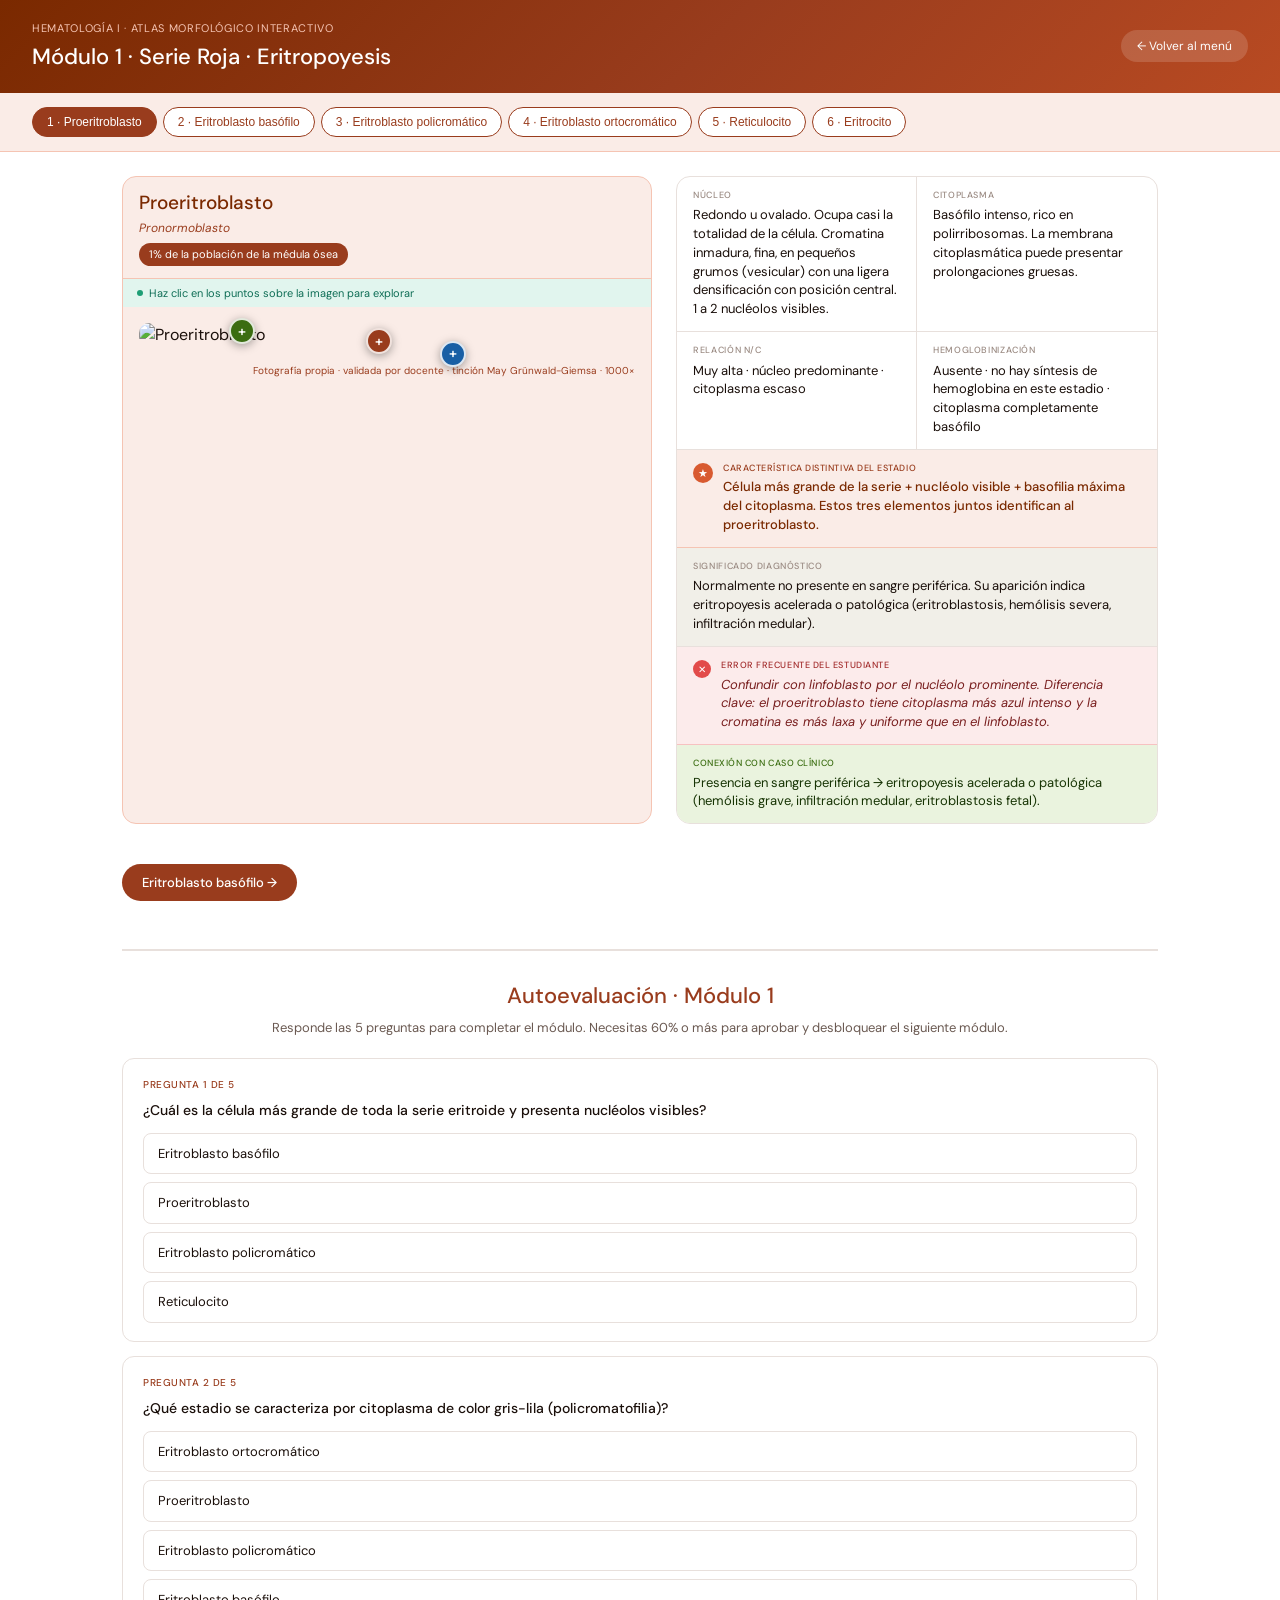
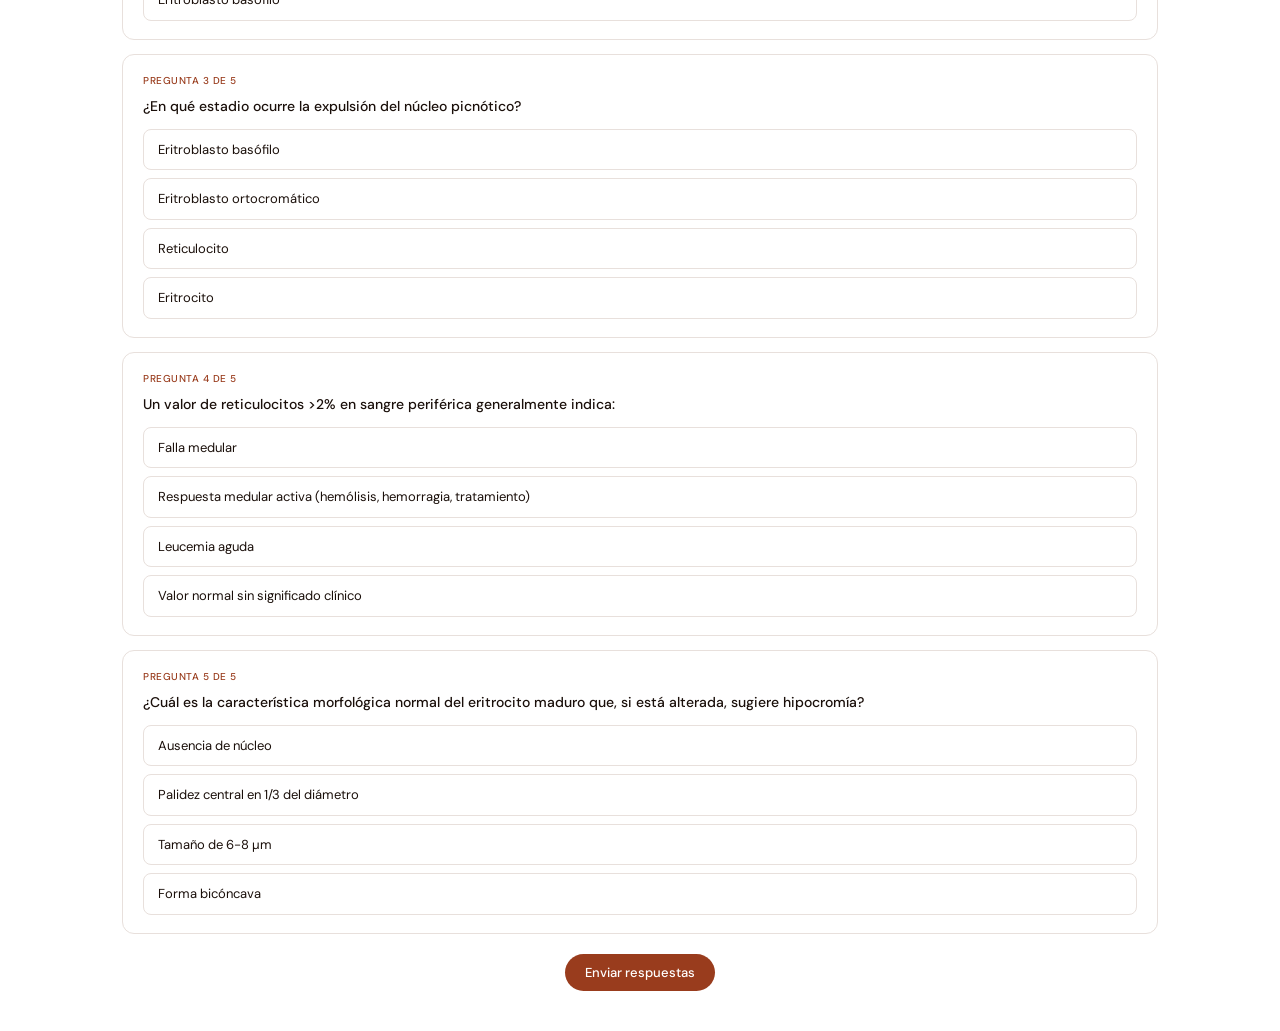
==== modulos/modulo1.html @ 9bc8c29e "Add files via upload" ====
<!DOCTYPE html>
<html lang="es">
<head>
<meta charset="UTF-8">
<meta name="viewport" content="width=device-width, initial-scale=1.0">
<title>Módulo 1 · Serie Roja · Atlas Hematología</title>
<link href="https://fonts.googleapis.com/css2?family=DM+Sans:ital,wght@0,300;0,400;0,500;0,600;1,400&display=swap" rel="stylesheet">
<link rel="stylesheet" href="../css/estilos.css">
<style>
  body { background: #fff; }

  .mod-header {
    background: linear-gradient(135deg, #7A2900 0%, #993C1D 55%, #B84A22 100%);
    padding: 20px 32px;
    display: flex;
    justify-content: space-between;
    align-items: center;
    flex-wrap: wrap;
    gap: 12px;
  }
  .mod-header .breadcrumb { font-size: 11px; color: #F5C4B3; text-transform: uppercase; letter-spacing: .06em; margin-bottom: 3px; }
  .mod-header .titulo { font-size: 22px; color: #fff; font-weight: 500; }
  .volver-link {
    display: inline-flex; align-items: center; gap: 6px;
    font-size: 12px; color: #fff; text-decoration: none;
    background: rgba(255,255,255,.15); padding: 7px 16px; border-radius: 20px;
    transition: background .15s;
  }
  .volver-link:hover { background: rgba(255,255,255,.28); }

  /* Navegación de estadios */
  .nav-estadios {
    display: flex; gap: 6px; padding: 14px 32px; flex-wrap: wrap;
    background: #FAECE7; border-bottom: 1px solid #F5C4B3;
  }
  .nav-btn {
    padding: 7px 14px; border-radius: 20px; font-size: 12px; font-weight: 500;
    cursor: pointer; border: 1.5px solid #993C1D; background: #fff; color: #993C1D;
    transition: all .15s; display: flex; align-items: center; gap: 6px;
  }
  .nav-btn.activo { background: #993C1D; color: #fff; }
  .nav-btn .check { font-size: 11px; }
  .nav-btn:hover { background: #D85A30; color: #fff; border-color: #D85A30; }

  /* Contenido principal */
  .contenido-modulo { padding: 24px 32px 40px; max-width: 1100px; margin: 0 auto; }

  .ficha-grid {
    display: grid; grid-template-columns: 1.1fr 1fr; gap: 24px; margin-bottom: 24px;
  }

  @media (max-width: 800px) {
    .ficha-grid { grid-template-columns: 1fr; }
    .mod-header, .nav-estadios, .contenido-modulo { padding-left: 18px; padding-right: 18px; }
  }

  .panel-foto {
    background: #FAECE7;
    border-radius: 14px;
    border: 1.5px solid #F5C4B3;
    overflow: hidden;
  }

  .foto-header {
    padding: 12px 16px;
    border-bottom: 1px solid #F5C4B3;
  }
  .foto-header .nombre-celula { font-size: 19px; font-weight: 500; color: #7A2900; }
  .foto-header .sinonimo { font-size: 12px; color: #993C1D; font-style: italic; margin-top: 2px; }
  .foto-header .badge-pct {
    display: inline-block; margin-top: 6px; font-size: 11px; color: #fff;
    background: #993C1D; padding: 3px 10px; border-radius: 20px;
  }

  .foto-img-wrap { position: relative; padding: 16px; }
  .foto-img-wrap img { width: 100%; border-radius: 10px; display: block; }

  .instruccion-hotspot {
    background: #E1F5EE; color: #0F6E56; font-size: 11px; padding: 6px 14px;
    display: flex; align-items: center; gap: 6px; border-radius: 0;
  }
  .instruccion-hotspot .dot { width: 6px; height: 6px; border-radius: 50%; background: #1D9E75; }

  .hotspot {
    position: absolute; width: 26px; height: 26px; border-radius: 50%;
    border: 2px solid rgba(255,255,255,.85); display: flex; align-items: center; justify-content: center;
    cursor: pointer; font-weight: 600; color: #fff; font-size: 14px;
    box-shadow: 0 2px 10px rgba(0,0,0,.35); transition: transform .15s; z-index: 6;
  }
  .hotspot:hover, .hotspot.activo { transform: scale(1.2); }
  .hs-nucleo { background: #993C1D; }
  .hs-citoplasma { background: #185FA5; }
  .hs-celula { background: #3B6D11; }

  .hotspot-popup {
    position: absolute; background: #1a1208; color: #fff; border-radius: 10px;
    padding: 12px 14px; width: 210px; font-size: 12px; line-height: 1.5;
    box-shadow: 0 10px 28px rgba(0,0,0,.45); z-index: 20; display: none;
  }
  .hotspot-popup.visible { display: block; }
  .hotspot-popup .ptit { font-size: 10px; font-weight: 500; text-transform: uppercase; letter-spacing: .05em; margin-bottom: 6px; }
  .hotspot-popup .pcerrar { font-size: 10px; color: #c0a895; cursor: pointer; margin-top: 8px; display: inline-block; }

  .ficha-foto-credito { font-size: 10px; color: #993C1D; padding: 0 16px 12px; text-align: right; }

  /* Panel de info morfológica */
  .panel-info {
    border-radius: 14px; border: 1.5px solid #E8E0DC; overflow: hidden;
  }
  .info-grid { display: grid; grid-template-columns: 1fr 1fr; }
  .info-campo { padding: 12px 16px; border-bottom: 1px solid #E8E0DC; }
  .info-campo:nth-child(odd) { border-right: 1px solid #E8E0DC; }
  .info-campo.full { grid-column: span 2; border-right: none; }
  .info-label { font-size: 9px; font-weight: 500; color: #9a8a82; text-transform: uppercase; letter-spacing: .07em; margin-bottom: 4px; }
  .info-valor { font-size: 13px; color: #1a0f0a; line-height: 1.45; }

  .info-distintiva {
    background: #FAECE7; padding: 12px 16px; border-bottom: 1px solid #F5C4B3;
    display: flex; gap: 10px; align-items: flex-start;
  }
  .di-icon { width: 20px; height: 20px; background: #D85A30; border-radius: 50%; flex-shrink: 0; display: flex; align-items: center; justify-content: center; color: #fff; font-size: 11px; margin-top: 1px; }
  .di-label { font-size: 9px; font-weight: 500; color: #993C1D; text-transform: uppercase; letter-spacing: .06em; margin-bottom: 3px; }
  .di-texto { font-size: 13px; font-weight: 500; color: #7A2900; line-height: 1.45; }

  .info-sigdiag { padding: 12px 16px; border-bottom: 1px solid #E8E0DC; background: #F1EFE8; }

  .info-error {
    background: #FCEBEB; padding: 12px 16px; border-bottom: 1px solid #F7C1C1;
    display: flex; gap: 10px; align-items: flex-start;
  }
  .ei-icon { width: 18px; height: 18px; background: #E24B4A; border-radius: 50%; flex-shrink: 0; margin-top: 1px; display: flex; align-items: center; justify-content: center; color: #fff; font-size: 10px; font-weight: 500; }
  .ei-label { font-size: 9px; font-weight: 500; color: #A32D2D; text-transform: uppercase; letter-spacing: .06em; margin-bottom: 3px; }
  .ei-texto { font-size: 13px; color: #791F1F; font-style: italic; line-height: 1.45; }

  .info-clinico { background: #EAF3DE; padding: 12px 16px; }
  .ki-label { font-size: 9px; font-weight: 500; color: #3B6D11; text-transform: uppercase; letter-spacing: .06em; margin-bottom: 3px; }
  .ki-texto { font-size: 13px; color: #173404; line-height: 1.45; }

  /* Botones de acción */
  .acciones-ficha { display: flex; gap: 10px; padding: 16px 0; flex-wrap: wrap; }

  /* Quiz */
  .quiz-section {
    margin-top: 32px; padding-top: 28px; border-top: 2px solid #E8E0DC;
  }
  .quiz-header { text-align: center; margin-bottom: 20px; }
  .quiz-header h2 { font-size: 22px; color: #993C1D; font-weight: 500; margin-bottom: 6px; }
  .quiz-header p { font-size: 13px; color: #6b5a52; }

  .quiz-pregunta {
    background: #fff; border: 1.5px solid #E8E0DC; border-radius: 12px;
    padding: 18px 20px; margin-bottom: 14px;
  }
  .quiz-pregunta .num { font-size: 10px; color: #993C1D; font-weight: 500; text-transform: uppercase; letter-spacing: .05em; margin-bottom: 8px; }
  .quiz-pregunta .texto { font-size: 14px; color: #1a0f0a; font-weight: 500; margin-bottom: 12px; }
  .opciones { display: flex; flex-direction: column; gap: 8px; }
  .opcion {
    padding: 10px 14px; border: 1.5px solid #E8E0DC; border-radius: 8px;
    cursor: pointer; font-size: 13px; transition: all .15s;
  }
  .opcion:hover { background: #FAECE7; border-color: #F5C4B3; }
  .opcion.seleccionada { background: #FAECE7; border-color: #993C1D; }
  .opcion.correcta { background: #EAF3DE; border-color: #3B6D11; }
  .opcion.incorrecta { background: #FCEBEB; border-color: #E24B4A; }

  .quiz-resultado {
    display: none; text-align: center; padding: 24px; border-radius: 12px; margin-top: 16px;
  }
  .quiz-resultado.visible { display: block; }
  .quiz-resultado.aprobado { background: #EAF3DE; border: 1.5px solid #C0DD97; }
  .quiz-resultado.reprobado { background: #FCEEE6; border: 1.5px solid #F5B49A; }
  .quiz-resultado .pct { font-size: 36px; font-weight: 500; margin-bottom: 6px; }
  .quiz-resultado.aprobado .pct { color: #3B6D11; }
  .quiz-resultado.reprobado .pct { color: #D94F00; }
  .quiz-resultado .msg { font-size: 14px; color: #1a0f0a; margin-bottom: 16px; }

  #btn-enviar-quiz { display: block; margin: 20px auto 0; }
</style>
</head>
<body>

  <div class="mod-header">
    <div>
      <div class="breadcrumb">Hematología I · Atlas morfológico interactivo</div>
      <div class="titulo">Módulo 1 · Serie Roja · Eritropoyesis</div>
    </div>
    <a href="../modulos.html" class="volver-link">← Volver al menú</a>
  </div>

  <div class="nav-estadios" id="nav-estadios"></div>

  <div class="contenido-modulo">
    <div id="ficha-render"></div>

    <!-- ===== QUIZ ===== -->
    <div class="quiz-section" id="quiz-section">
      <div class="quiz-header">
        <h2>Autoevaluación · Módulo 1</h2>
        <p>Responde las 5 preguntas para completar el módulo. Necesitas 60% o más para aprobar y desbloquear el siguiente módulo.</p>
      </div>
      <div id="quiz-preguntas"></div>
      <button class="btn btn-primario" id="btn-enviar-quiz" onclick="enviarQuiz()">Enviar respuestas</button>
      <div class="quiz-resultado" id="quiz-resultado"></div>
    </div>
  </div>

<script src="../js/progreso.js"></script>
<script src="../js/estadisticas.js"></script>
<script>
const MODULO_ID = 'mod1';

const ESTADIOS = [
  {
    id: 'proeritroblasto', num: 1, nombre: 'Proeritroblasto', sinonimo: 'Pronormoblasto',
    badge: '1% de la población de la médula ósea',
    foto: 'fichas/modulo1/proeritroblasto.jpg',
    nucleo: 'Redondo u ovalado. Ocupa casi la totalidad de la célula. Cromatina inmadura, fina, en pequeños grumos (vesicular) con una ligera densificación con posición central. 1 a 2 nucléolos visibles.',
    citoplasma: 'Basófilo intenso, rico en polirribosomas. La membrana citoplasmática puede presentar prolongaciones gruesas.',
    nc: 'Muy alta · núcleo predominante · citoplasma escaso',
    hemoglobinizacion: 'Ausente · no hay síntesis de hemoglobina en este estadio · citoplasma completamente basófilo',
    distintiva: 'Célula más grande de la serie + nucléolo visible + basofilia máxima del citoplasma. Estos tres elementos juntos identifican al proeritroblasto.',
    sigdiag: 'Normalmente no presente en sangre periférica. Su aparición indica eritropoyesis acelerada o patológica (eritroblastosis, hemólisis severa, infiltración medular).',
    error: 'Confundir con linfoblasto por el nucléolo prominente. Diferencia clave: el proeritroblasto tiene citoplasma más azul intenso y la cromatina es más laxa y uniforme que en el linfoblasto.',
    clinico: 'Presencia en sangre periférica → eritropoyesis acelerada o patológica (hemólisis grave, infiltración medular, eritroblastosis fetal).',
    hsNucleo: { top: '38%', left: '46%' },
    hsCitoplasma: { top: '60%', left: '60%' },
    hsCelula: { top: '20%', left: '20%' }
  },
  {
    id: 'eritroblasto_basofilo', num: 2, nombre: 'Eritroblasto basófilo', sinonimo: 'Normoblasto basófilo',
    badge: '1 - 4% de la población de la médula ósea',
    foto: 'fichas/modulo1/eritroblasto_basofilo.jpg',
    nucleo: 'Redondo y central. Cromatina más condensada, más densa y oscura. Ocupa 3/4 partes del área celular. No tiene nucléolos, desaparecen o se hacen invisibles por el alto contenido de RNA.',
    citoplasma: 'Muy basófilo, más abundante, deja un halo perinuclear (Aparato de Golgi).',
    nc: 'Alta. Núcleo aún dominante pero citoplasma ligeramente más visible que en proeritroblasto.',
    hemoglobinizacion: 'Mínima o incipiente. Primeras trazas de síntesis de Hb, no detectables visualmente.',
    distintiva: 'Cromatina iniciando condensación + nucléolo desapareciendo + tamaño reducido respecto al proeritroblasto. Primer signo de maduración nuclear.',
    sigdiag: 'Segundo estadio de la eritropoyesis, aún confinado a médula ósea en condiciones normales. Su aparición en sangre periférica indica eritropoyesis acelerada o extramedular.',
    error: 'Confundir con proeritroblasto. La diferencia está en la cromatina: en el eritroblasto basófilo ya se nota inicio de condensación y el nucléolo se borra.',
    clinico: 'Al igual que el proeritroblasto, no circula normalmente. Su presencia en frotis periférico orienta a eritropoyesis extramedular o estrés eritropoyético severo.',
    hsNucleo: { top: '32%', left: '42%' },
    hsCitoplasma: { top: '55%', left: '58%' },
    hsCelula: { top: '18%', left: '22%' }
  },
  {
    id: 'eritroblasto_policromatico', num: 3, nombre: 'Eritroblasto policromático', sinonimo: 'Normoblasto policromático',
    badge: '75% de la población de células rojas nucleadas en médula ósea',
    foto: 'fichas/modulo1/eritroblasto_policromatico.jpg',
    nucleo: 'Redondo, más pequeño. Cromatina bien condensada, patrón en bloques densos. Nucléolo ausente. El núcleo suele ser excéntrico y ocupa menos de la mitad del área celular.',
    citoplasma: 'Moderado. Color gris-rosado o lila (policromatofilia). Mezcla de basofilia residual + hemoglobina en síntesis.',
    nc: 'Media. Equilibrio entre núcleo y citoplasma. Punto de transición visible.',
    hemoglobinizacion: 'Parcial. Síntesis activa de hemoglobina → citoplasma adopta coloración mixta característica.',
    distintiva: 'Citoplasma gris-lila (policromatofilia) + cromatina en bloques + núcleo en ~50%. El estadio más reconocible por la coloración intermedia única.',
    sigdiag: 'Estadio de mayor actividad sintética de hemoglobina. No circula en sangre periférica en condiciones normales. Su presencia en frotis indica estrés eritropoyético. En déficit de hierro, la síntesis de Hb se ve comprometida.',
    error: 'Confundir con eritroblasto ortocromático. La clave es el color: el policromatófilo es gris-lila, el ortocromático es rosado-anaranjado. El núcleo del policromatófilo es más grande.',
    clinico: 'En anemias ferropénicas, este estadio puede mostrar alteraciones por déficit de hierro disponible para la síntesis.',
    hsNucleo: { top: '40%', left: '35%' },
    hsCitoplasma: { top: '60%', left: '50%' },
    hsCelula: { top: '20%', left: '60%' }
  },
  {
    id: 'eritroblasto_ortocromatico', num: 4, nombre: 'Eritroblasto ortocromático', sinonimo: 'Normoblasto ortocromático',
    badge: '18% de la población de células rojas nucleadas en médula ósea',
    foto: 'fichas/modulo1/eritroblasto_ortocromatico.jpg',
    nucleo: 'Picnótico. Muy pequeño, denso, redondeado, sin estructura interna visible. A punto de ser expulsado.',
    citoplasma: 'Abundante. Rosado-anaranjado (casi igual al eritrocito maduro). Hemoglobinización casi completa.',
    nc: 'Muy baja. Citoplasma predomina ampliamente. Núcleo picnótico es un punto oscuro pequeño.',
    hemoglobinizacion: 'Casi completa. Citoplasma prácticamente igual al eritrocito maduro en coloración.',
    distintiva: 'Núcleo picnótico (punto oscuro denso) + citoplasma rosado maduro. Último estadio nucleado de la serie. La expulsión nuclear ocurre en este estadio.',
    sigdiag: 'Último estadio nucleado de la serie. No presente en sangre periférica normal. En megaloblastosis (déficit B12/folato) muestra asincronía núcleo-citoplasma: citoplasma ya maduro con núcleo de condensación retrasada.',
    error: 'Confundir con eritrocito si el núcleo picnótico es muy pequeño o si el frotis tiene tinción pálida. Siempre buscar el punto nuclear oscuro con objetivo de inmersión.',
    clinico: 'En anemias por déficit de B12 o folato, este estadio puede mostrar asincronía núcleo-citoplasma: citoplasma ya maduro pero núcleo con condensación retrasada (megaloblastosis).',
    hsNucleo: { top: '42%', left: '38%' },
    hsCitoplasma: { top: '60%', left: '55%' },
    hsCelula: { top: '20%', left: '65%' }
  },
  {
    id: 'reticulocito', num: 5, nombre: 'Reticulocito', sinonimo: 'Eritrocito policromatófilo / Reticulocito circulante',
    badge: '18% de la población de células rojas nucleadas en médula ósea',
    foto: 'fichas/modulo1/reticulocito.jpg',
    nucleo: 'Ausente. El núcleo fue expulsado en la médula. Sin estructura nuclear.',
    citoplasma: 'Rosado con leve tinte azulado (policromatofilia residual). Con tinción supravital (azul brillante de cresilo) muestra red de RNA ribosómico.',
    nc: 'No aplica. Sin núcleo. Célula anucleada.',
    hemoglobinizacion: 'Completa funcional. Aún con pequeña cantidad de RNA ribosómico residual (visible solo con tinción supravital).',
    distintiva: 'Levemente más grande y azulado que el eritrocito maduro en May Grünwald-Giemsa. Identificación definitiva solo con tinción supravital que revela la red ribosómica.',
    sigdiag: 'Su recuento en sangre periférica (valor normal 0,5–2%) es el índice directo de actividad eritropoyética medular. Reticulocitosis indica respuesta medular activa ante hemólisis, hemorragia aguda o tratamiento. Reticulocitopenia sugiere falla medular.',
    error: "En May Grünwald-Giemsa, pasar por alto el leve tinte azul del reticulocito y clasificarlo como eritrocito maduro. En conteo diferencial, se reporta como 'policromatófilo'.",
    clinico: 'Reticulocitosis (>2%) indica respuesta medular activa → anemia hemolítica, hemorragia aguda, respuesta a tratamiento con Fe/B12/folato.',
    hsNucleo: { top: '38%', left: '42%' },
    hsCitoplasma: { top: '38%', left: '42%' },
    hsCelula: { top: '20%', left: '20%' },
    sinNucleo: true
  },
  {
    id: 'eritrocito', num: 6, nombre: 'Eritrocito', sinonimo: 'Hematíe / Glóbulo rojo maduro',
    badge: 'Célula más abundante de la sangre',
    foto: 'fichas/modulo1/eritrocito.jpg',
    nucleo: 'Ausente. Célula anucleada completamente diferenciada.',
    citoplasma: 'Rosa-anaranjado uniforme. Palidez central en 1/3 del diámetro (área de palidez central normal). Sin orgánulos.',
    nc: 'No aplica. Anucleado. Área de palidez central es característica morfológica normal.',
    hemoglobinizacion: 'Completa. Concentración de Hb óptima. Sin RNA ni orgánulos residuales.',
    distintiva: 'Disco bicóncavo anucleado rosado con palidez central de 1/3 del diámetro. Cualquier desviación de esta morfología es potencialmente patológica.',
    sigdiag: 'La morfología eritrocitaria es el mapa diagnóstico de las anemias. Hipocromía y microcitosis orientan a ferropenia; macrocitosis a déficit de B12 o folato; esferocitos a hemólisis; dianocitos a hemoglobinopatías.',
    error: 'Subestimar alteraciones morfológicas sutiles: palidez central >1/3 (hipocromía), variación de tamaño (anisocitosis), variación de forma (poiquilocitosis).',
    clinico: 'La morfología eritrocitaria es el mapa diagnóstico de las anemias: hipocromía + microcitosis → ferropenia; macrocitosis → déficit B12/folato; esferocitos → hemólisis; dianocitos → hemoglobinopatías.',
    hsNucleo: { top: '38%', left: '40%' },
    hsCitoplasma: { top: '60%', left: '55%' },
    hsCelula: { top: '20%', left: '20%' },
    sinNucleo: true
  }
];

let estadioActual = 0;
const fichasVistas = new Set();

function renderNav() {
  const nav = document.getElementById('nav-estadios');
  nav.innerHTML = ESTADIOS.map((e, i) => `
    <button class="nav-btn ${i === estadioActual ? 'activo' : ''}" onclick="irAEstadio(${i})">
      ${fichasVistas.has(e.id) ? '<span class="check">✓</span>' : ''}
      ${e.num} · ${e.nombre}
    </button>
  `).join('');
}

function irAEstadio(i) {
  estadioActual = i;
  renderNav();
  renderFicha();
  window.scrollTo({ top: 0, behavior: 'smooth' });
}

function renderFicha() {
  const e = ESTADIOS[estadioActual];
  fichasVistas.add(e.id);
  registrarFichaConsultada(MODULO_ID, e.id);

  const hotspotsHtml = e.sinNucleo ? `
    <div class="hotspot hs-celula" style="top:${e.hsCelula.top};left:${e.hsCelula.left}" onclick="togglePopup(event,'celula')">+</div>
  ` : `
    <div class="hotspot hs-nucleo" style="top:${e.hsNucleo.top};left:${e.hsNucleo.left}" onclick="togglePopup(event,'nucleo')">+</div>
    <div class="hotspot hs-citoplasma" style="top:${e.hsCitoplasma.top};left:${e.hsCitoplasma.left}" onclick="togglePopup(event,'citoplasma')">+</div>
    <div class="hotspot hs-celula" style="top:${e.hsCelula.top};left:${e.hsCelula.left}" onclick="togglePopup(event,'celula')">+</div>
  `;

  document.getElementById('ficha-render').innerHTML = `
    <div class="ficha-grid">
      <div class="panel-foto">
        <div class="foto-header">
          <div class="nombre-celula">${e.nombre}</div>
          <div class="sinonimo">${e.sinonimo}</div>
          <div class="badge-pct">${e.badge}</div>
        </div>
        <div class="instruccion-hotspot"><div class="dot"></div> Haz clic en los puntos sobre la imagen para explorar</div>
        <div class="foto-img-wrap" id="foto-wrap">
          <img src="${e.foto}" alt="${e.nombre}">
          ${hotspotsHtml}
          <div class="hotspot-popup" id="popup-nucleo">
            <div class="ptit" style="color:#F5C4B3">Núcleo</div>
            <div>${e.nucleo}</div>
            <span class="pcerrar" onclick="cerrarPopup('nucleo')">✕ cerrar</span>
          </div>
          <div class="hotspot-popup" id="popup-citoplasma">
            <div class="ptit" style="color:#85B7EB">Citoplasma</div>
            <div>${e.citoplasma}</div>
            <span class="pcerrar" onclick="cerrarPopup('citoplasma')">✕ cerrar</span>
          </div>
          <div class="hotspot-popup" id="popup-celula">
            <div class="ptit" style="color:#97C459">Célula completa</div>
            <div>★ ${e.distintiva}</div>
            <span class="pcerrar" onclick="cerrarPopup('celula')">✕ cerrar</span>
          </div>
        </div>
        <div class="ficha-foto-credito">Fotografía propia · validada por docente · tinción May Grünwald-Giemsa · 1000×</div>
      </div>

      <div class="panel-info">
        <div class="info-grid">
          <div class="info-campo"><div class="info-label">Núcleo</div><div class="info-valor">${e.nucleo}</div></div>
          <div class="info-campo"><div class="info-label">Citoplasma</div><div class="info-valor">${e.citoplasma}</div></div>
          <div class="info-campo"><div class="info-label">Relación N/C</div><div class="info-valor">${e.nc}</div></div>
          <div class="info-campo"><div class="info-label">Hemoglobinización</div><div class="info-valor">${e.hemoglobinizacion}</div></div>
        </div>
        <div class="info-distintiva">
          <div class="di-icon">★</div>
          <div><div class="di-label">Característica distintiva del estadio</div><div class="di-texto">${e.distintiva}</div></div>
        </div>
        <div class="info-sigdiag"><div class="info-label">Significado diagnóstico</div><div class="info-valor">${e.sigdiag}</div></div>
        <div class="info-error">
          <div class="ei-icon">✕</div>
          <div><div class="ei-label">Error frecuente del estudiante</div><div class="ei-texto">${e.error}</div></div>
        </div>
        <div class="info-clinico"><div class="ki-label">Conexión con caso clínico</div><div class="ki-texto">${e.clinico}</div></div>
      </div>
    </div>

    <div class="acciones-ficha">
      ${estadioActual > 0 ? `<button class="btn btn-secundario" onclick="irAEstadio(${estadioActual - 1})">← ${ESTADIOS[estadioActual - 1].nombre}</button>` : ''}
      ${estadioActual < ESTADIOS.length - 1 ? `<button class="btn btn-primario" onclick="irAEstadio(${estadioActual + 1})">${ESTADIOS[estadioActual + 1].nombre} →</button>` : '<button class="btn btn-primario" onclick="document.getElementById(\'quiz-section\').scrollIntoView({behavior:\'smooth\'})">Ir a la autoevaluación →</button>'}
    </div>
  `;
}

function togglePopup(event, tipo) {
  event.stopPropagation();
  const popup = document.getElementById('popup-' + tipo);
  const isVisible = popup.classList.contains('visible');
  document.querySelectorAll('.hotspot-popup').forEach(p => p.classList.remove('visible'));
  document.querySelectorAll('.hotspot').forEach(h => h.classList.remove('activo'));
  if (!isVisible) {
    // Posicionar el popup cerca del hotspot clickeado
    const hotspot = event.currentTarget;
    const wrap = document.getElementById('foto-wrap');
    const wrapRect = wrap.getBoundingClientRect();
    const hsRect = hotspot.getBoundingClientRect();
    let left = hsRect.left - wrapRect.left + 30;
    let top = hsRect.top - wrapRect.top - 10;
    if (left + 210 > wrapRect.width) left = hsRect.left - wrapRect.left - 220;
    popup.style.left = left + 'px';
    popup.style.top = top + 'px';
    popup.classList.add('visible');
    hotspot.classList.add('activo');
  }
}

function cerrarPopup(tipo) {
  document.getElementById('popup-' + tipo).classList.remove('visible');
  document.querySelectorAll('.hotspot').forEach(h => h.classList.remove('activo'));
}

document.addEventListener('click', (e) => {
  if (!e.target.closest('.hotspot') && !e.target.closest('.hotspot-popup')) {
    document.querySelectorAll('.hotspot-popup').forEach(p => p.classList.remove('visible'));
    document.querySelectorAll('.hotspot').forEach(h => h.classList.remove('activo'));
  }
});

/* ============ QUIZ ============ */
const PREGUNTAS_QUIZ = [
  {
    texto: '¿Cuál es la célula más grande de toda la serie eritroide y presenta nucléolos visibles?',
    opciones: ['Eritroblasto basófilo', 'Proeritroblasto', 'Eritroblasto policromático', 'Reticulocito'],
    correcta: 1
  },
  {
    texto: '¿Qué estadio se caracteriza por citoplasma de color gris-lila (policromatofilia)?',
    opciones: ['Eritroblasto ortocromático', 'Proeritroblasto', 'Eritroblasto policromático', 'Eritroblasto basófilo'],
    correcta: 2
  },
  {
    texto: '¿En qué estadio ocurre la expulsión del núcleo picnótico?',
    opciones: ['Eritroblasto basófilo', 'Eritroblasto ortocromático', 'Reticulocito', 'Eritrocito'],
    correcta: 1
  },
  {
    texto: 'Un valor de reticulocitos >2% en sangre periférica generalmente indica:',
    opciones: ['Falla medular', 'Respuesta medular activa (hemólisis, hemorragia, tratamiento)', 'Leucemia aguda', 'Valor normal sin significado clínico'],
    correcta: 1
  },
  {
    texto: '¿Cuál es la característica morfológica normal del eritrocito maduro que, si está alterada, sugiere hipocromía?',
    opciones: ['Ausencia de núcleo', 'Palidez central en 1/3 del diámetro', 'Tamaño de 6-8 µm', 'Forma bicóncava'],
    correcta: 1
  }
];

let respuestasSeleccionadas = new Array(PREGUNTAS_QUIZ.length).fill(null);

function renderQuiz() {
  const cont = document.getElementById('quiz-preguntas');
  cont.innerHTML = PREGUNTAS_QUIZ.map((p, i) => `
    <div class="quiz-pregunta">
      <div class="num">Pregunta ${i + 1} de ${PREGUNTAS_QUIZ.length}</div>
      <div class="texto">${p.texto}</div>
      <div class="opciones" id="opciones-${i}">
        ${p.opciones.map((op, j) => `
          <div class="opcion" id="op-${i}-${j}" onclick="seleccionarOpcion(${i}, ${j})">${op}</div>
        `).join('')}
      </div>
    </div>
  `).join('');
}

function seleccionarOpcion(pregunta, opcion) {
  respuestasSeleccionadas[pregunta] = opcion;
  document.querySelectorAll(`#opciones-${pregunta} .opcion`).forEach((el, j) => {
    el.classList.toggle('seleccionada', j === opcion);
  });
}

function enviarQuiz() {
  if (respuestasSeleccionadas.includes(null)) {
    alert('Por favor responde todas las preguntas antes de enviar.');
    return;
  }

  let correctas = 0;
  PREGUNTAS_QUIZ.forEach((p, i) => {
    const esCorrecta = respuestasSeleccionadas[i] === p.correcta;
    if (esCorrecta) correctas++;
    document.querySelectorAll(`#opciones-${i} .opcion`).forEach((el, j) => {
      if (j === p.correcta) el.classList.add('correcta');
      else if (j === respuestasSeleccionadas[i] && !esCorrecta) el.classList.add('incorrecta');
    });
  });

  const resultado = completarQuiz(MODULO_ID, {
    puntaje: correctas,
    total: PREGUNTAS_QUIZ.length,
    respuestas: respuestasSeleccionadas
  });

  const div = document.getElementById('quiz-resultado');
  div.classList.add('visible', resultado.aprobado ? 'aprobado' : 'reprobado');
  div.innerHTML = `
    <div class="pct">${Math.round(resultado.porcentaje)}%</div>
    <div class="msg">${resultado.aprobado
      ? '¡Felicitaciones! Aprobaste el Módulo 1. El siguiente módulo ya está disponible.'
      : 'Necesitas 60% o más para aprobar. Revisa las fichas y vuelve a intentarlo.'}</div>
    <div style="display:flex; gap:10px; justify-content:center; flex-wrap:wrap;">
      ${resultado.aprobado ? '<a href="../modulos.html" class="btn btn-primario">Volver al menú de módulos</a>' : '<button class="btn btn-secundario" onclick="reiniciarQuiz()">Intentar de nuevo</button>'}
    </div>
  `;
  document.getElementById('btn-enviar-quiz').style.display = 'none';
  div.scrollIntoView({ behavior: 'smooth' });
}

function reiniciarQuiz() {
  respuestasSeleccionadas = new Array(PREGUNTAS_QUIZ.length).fill(null);
  document.getElementById('quiz-resultado').classList.remove('visible', 'aprobado', 'reprobado');
  document.getElementById('btn-enviar-quiz').style.display = 'block';
  renderQuiz();
}

/* ============ INIT ============ */
registrarAccesoModulo(MODULO_ID);
iniciarConteoTiempo(MODULO_ID);
renderNav();
renderFicha();
renderQuiz();
</script>

</body>
</html>
---- css/estilos.css ----
/* ============================================
   ESTILOS GLOBALES · Atlas Morfológico Interactivo
   Universidad de Tarapacá · Hematología I y II
   ============================================ */

@import url('https://fonts.googleapis.com/css2?family=DM+Sans:ital,wght@0,300;0,400;0,500;0,600;1,400&display=swap');

* , *::before, *::after { box-sizing: border-box; margin: 0; padding: 0; }

:root {
  /* Paleta serie roja */
  --rojo: #993C1D;
  --rojo-medio: #D85A30;
  --rojo-claro: #F5C4B3;
  --rojo-palido: #FAECE7;
  --rojo-oscuro: #7A2900;

  /* Paleta serie granulocítica */
  --azul: #185FA5;
  --azul-medio: #378ADD;
  --azul-claro: #B5D4F4;
  --azul-palido: #E6F1FB;

  /* Paleta granulocitos maduros */
  --teal: #0F6E56;
  --teal-medio: #1D9E75;
  --teal-claro: #9FE1CB;
  --teal-palido: #E1F5EE;

  /* Paleta serie linfoide */
  --rosa: #993556;
  --rosa-medio: #D4537E;
  --rosa-claro: #F4C0D1;
  --rosa-palido: #FBEAF0;

  /* Paleta serie monocítica */
  --naranja: #D94F00;
  --naranja-medio: #F26522;
  --naranja-claro: #F5B49A;
  --naranja-palido: #FCEEE6;

  /* Paleta serie plaquetaria */
  --grisazul: #3D5A6C;
  --grisazul-medio: #5F7D8F;
  --grisazul-claro: #B8CDD6;
  --grisazul-palido: #EBF0F3;

  /* Paleta Hematología II - neoplasias */
  --morado: #534AB7;
  --morado-medio: #7F77DD;
  --morado-claro: #CECBF6;
  --morado-palido: #EEEDFE;

  /* Paleta gammapatías */
  --verde: #3B6D11;
  --verde-medio: #639922;
  --verde-claro: #C0DD97;
  --verde-palido: #EAF3DE;

  /* Paleta plaquetas patológicas / casos */
  --gris: #5F5E5A;
  --gris-medio: #888780;
  --gris-claro: #D3D1C7;
  --gris-palido: #F1EFE8;

  /* Neutros */
  --fondo: #ffffff;
  --fondo2: #F8F6F5;
  --borde: #E8E0DC;
  --texto: #1a0f0a;
  --texto-suave: #6b5a52;
  --texto-tenue: #9a8a82;

  /* Estados de progreso */
  --estado-completado: #3B6D11;
  --estado-progreso: #D94F00;
  --estado-disponible: #185FA5;
  --estado-bloqueado: #8a8580;
}

html { scroll-behavior: smooth; }

body {
  font-family: 'DM Sans', sans-serif;
  background: var(--fondo);
  color: var(--texto);
  min-height: 100vh;
  line-height: 1.5;
}

a { color: inherit; }

/* ---------- Header reutilizable ---------- */
.atlas-header {
  background: linear-gradient(135deg, var(--rojo-oscuro) 0%, var(--rojo) 50%, #B84A22 100%);
  padding: 24px 48px;
  display: flex;
  justify-content: space-between;
  align-items: center;
  flex-wrap: wrap;
  gap: 16px;
}

.atlas-header .titulo-pagina {
  font-size: 22px;
  font-weight: 500;
  color: #fff;
}

.atlas-header .breadcrumb {
  font-size: 11px;
  color: var(--rojo-claro);
  text-transform: uppercase;
  letter-spacing: .06em;
  margin-bottom: 4px;
}

.atlas-header .volver {
  display: inline-flex;
  align-items: center;
  gap: 6px;
  font-size: 12px;
  color: #fff;
  text-decoration: none;
  background: rgba(255,255,255,.15);
  padding: 6px 14px;
  border-radius: 20px;
  transition: background .15s;
}

.atlas-header .volver:hover { background: rgba(255,255,255,.25); }

/* ---------- Barra de progreso global ---------- */
.barra-progreso-global {
  background: var(--fondo2);
  padding: 12px 48px;
  display: flex;
  align-items: center;
  gap: 16px;
  border-bottom: 1px solid var(--borde);
}

.barra-progreso-global .label {
  font-size: 11px;
  font-weight: 500;
  color: var(--texto-suave);
  white-space: nowrap;
}

.barra-progreso-track {
  flex: 1;
  height: 8px;
  background: var(--borde);
  border-radius: 4px;
  overflow: hidden;
}

.barra-progreso-fill {
  height: 100%;
  background: linear-gradient(90deg, var(--rojo) 0%, var(--naranja) 100%);
  border-radius: 4px;
  transition: width .4s ease;
}

.barra-progreso-pct {
  font-size: 13px;
  font-weight: 500;
  color: var(--rojo);
  min-width: 36px;
  text-align: right;
}

/* ---------- Tarjetas de módulo (menú) ---------- */
.mod-card-link {
  border-radius: 12px;
  overflow: hidden;
  border: 1.5px solid;
  text-decoration: none;
  display: block;
  position: relative;
  transition: transform .15s, box-shadow .15s;
  background: #fff;
}

.mod-card-link.disponible:hover,
.mod-card-link.en_progreso:hover,
.mod-card-link.completado:hover {
  transform: translateY(-3px);
  box-shadow: 0 8px 24px rgba(0,0,0,.1);
  cursor: pointer;
}

.mod-card-link.bloqueado {
  opacity: .55;
  cursor: not-allowed;
  filter: grayscale(.5);
}

.mod-card-top {
  padding: 10px 14px 6px;
  display: flex;
  justify-content: space-between;
  align-items: center;
}

.mod-card-etiqueta {
  font-size: 10px;
  font-weight: 500;
}

.mod-card-nombre {
  font-size: 13px;
  font-weight: 500;
  color: var(--texto);
  padding: 0 14px 4px;
  line-height: 1.3;
}

.mod-card-meta {
  font-size: 10px;
  padding: 0 14px 12px;
  display: flex;
  justify-content: space-between;
  align-items: center;
}

.estado-icono {
  font-size: 14px;
}

/* ---------- Estado badges ---------- */
.badge-estado {
  font-size: 9px;
  font-weight: 500;
  padding: 3px 8px;
  border-radius: 20px;
  text-transform: uppercase;
  letter-spacing: .04em;
}

.badge-completado { background: #EAF3DE; color: var(--estado-completado); }
.badge-en_progreso { background: #FCEEE6; color: var(--estado-progreso); }
.badge-disponible { background: #E6F1FB; color: var(--estado-disponible); }
.badge-bloqueado { background: #F1EFE8; color: var(--estado-bloqueado); }

/* ---------- Grids ---------- */
.grid-modulos { display: grid; grid-template-columns: repeat(4, 1fr); gap: 12px; margin-bottom: 12px; }
.grid-modulos-3 { display: grid; grid-template-columns: repeat(3, 1fr); gap: 12px; }

@media (max-width: 900px) {
  .grid-modulos { grid-template-columns: repeat(2, 1fr); }
  .grid-modulos-3 { grid-template-columns: repeat(2, 1fr); }
  .atlas-header, .barra-progreso-global { padding-left: 24px; padding-right: 24px; }
}

@media (max-width: 560px) {
  .grid-modulos, .grid-modulos-3 { grid-template-columns: 1fr; }
}

/* ---------- Fichas dentro de un módulo ---------- */
.ficha-contenedor {
  background: #fff;
  border-radius: 12px;
  border: 1.5px solid var(--borde);
  overflow: hidden;
  margin-bottom: 20px;
}

.ficha-foto-wrap {
  position: relative;
  background: #f5f5f5;
}

.ficha-foto-wrap img {
  width: 100%;
  display: block;
}

.hotspot {
  position: absolute;
  width: 30px;
  height: 30px;
  border-radius: 50%;
  border: 2px solid rgba(255,255,255,.7);
  display: flex;
  align-items: center;
  justify-content: center;
  cursor: pointer;
  font-weight: 500;
  color: #fff;
  font-size: 16px;
  box-shadow: 0 2px 8px rgba(0,0,0,.3);
  transition: transform .15s;
  z-index: 5;
}

.hotspot:hover { transform: scale(1.15); }

.hotspot-popup {
  position: absolute;
  background: #1a1a2e;
  color: #fff;
  border-radius: 8px;
  padding: 12px 14px;
  width: 220px;
  font-size: 12px;
  line-height: 1.5;
  box-shadow: 0 8px 24px rgba(0,0,0,.4);
  z-index: 10;
  display: none;
}

.hotspot-popup.visible { display: block; }

.hotspot-popup .popup-titulo {
  font-size: 10px;
  font-weight: 500;
  text-transform: uppercase;
  letter-spacing: .05em;
  margin-bottom: 6px;
}

.hotspot-popup .popup-cerrar {
  font-size: 10px;
  color: #8a8aa0;
  cursor: pointer;
  margin-top: 8px;
  display: inline-block;
}

/* ---------- Botones generales ---------- */
.btn {
  display: inline-flex;
  align-items: center;
  gap: 8px;
  padding: 10px 20px;
  border-radius: 30px;
  font-size: 13px;
  font-weight: 500;
  text-decoration: none;
  border: none;
  cursor: pointer;
  transition: all .2s;
  font-family: 'DM Sans', sans-serif;
}

.btn-primario { background: var(--rojo); color: #fff; }
.btn-primario:hover { background: var(--rojo-oscuro); transform: translateY(-1px); }

.btn-secundario { background: var(--fondo2); color: var(--texto); border: 1px solid var(--borde); }
.btn-secundario:hover { background: var(--borde); }

.btn-descarga { background: var(--azul-palido); color: var(--azul); }
.btn-descarga:hover { background: var(--azul-claro); }

/* ---------- Footer ---------- */
.atlas-footer {
  background: var(--fondo2);
  padding: 14px 48px;
  display: flex;
  justify-content: space-between;
  align-items: center;
  border-top: 1px solid var(--borde);
  flex-wrap: wrap;
  gap: 10px;
  font-size: 10px;
  color: var(--texto-suave);
}
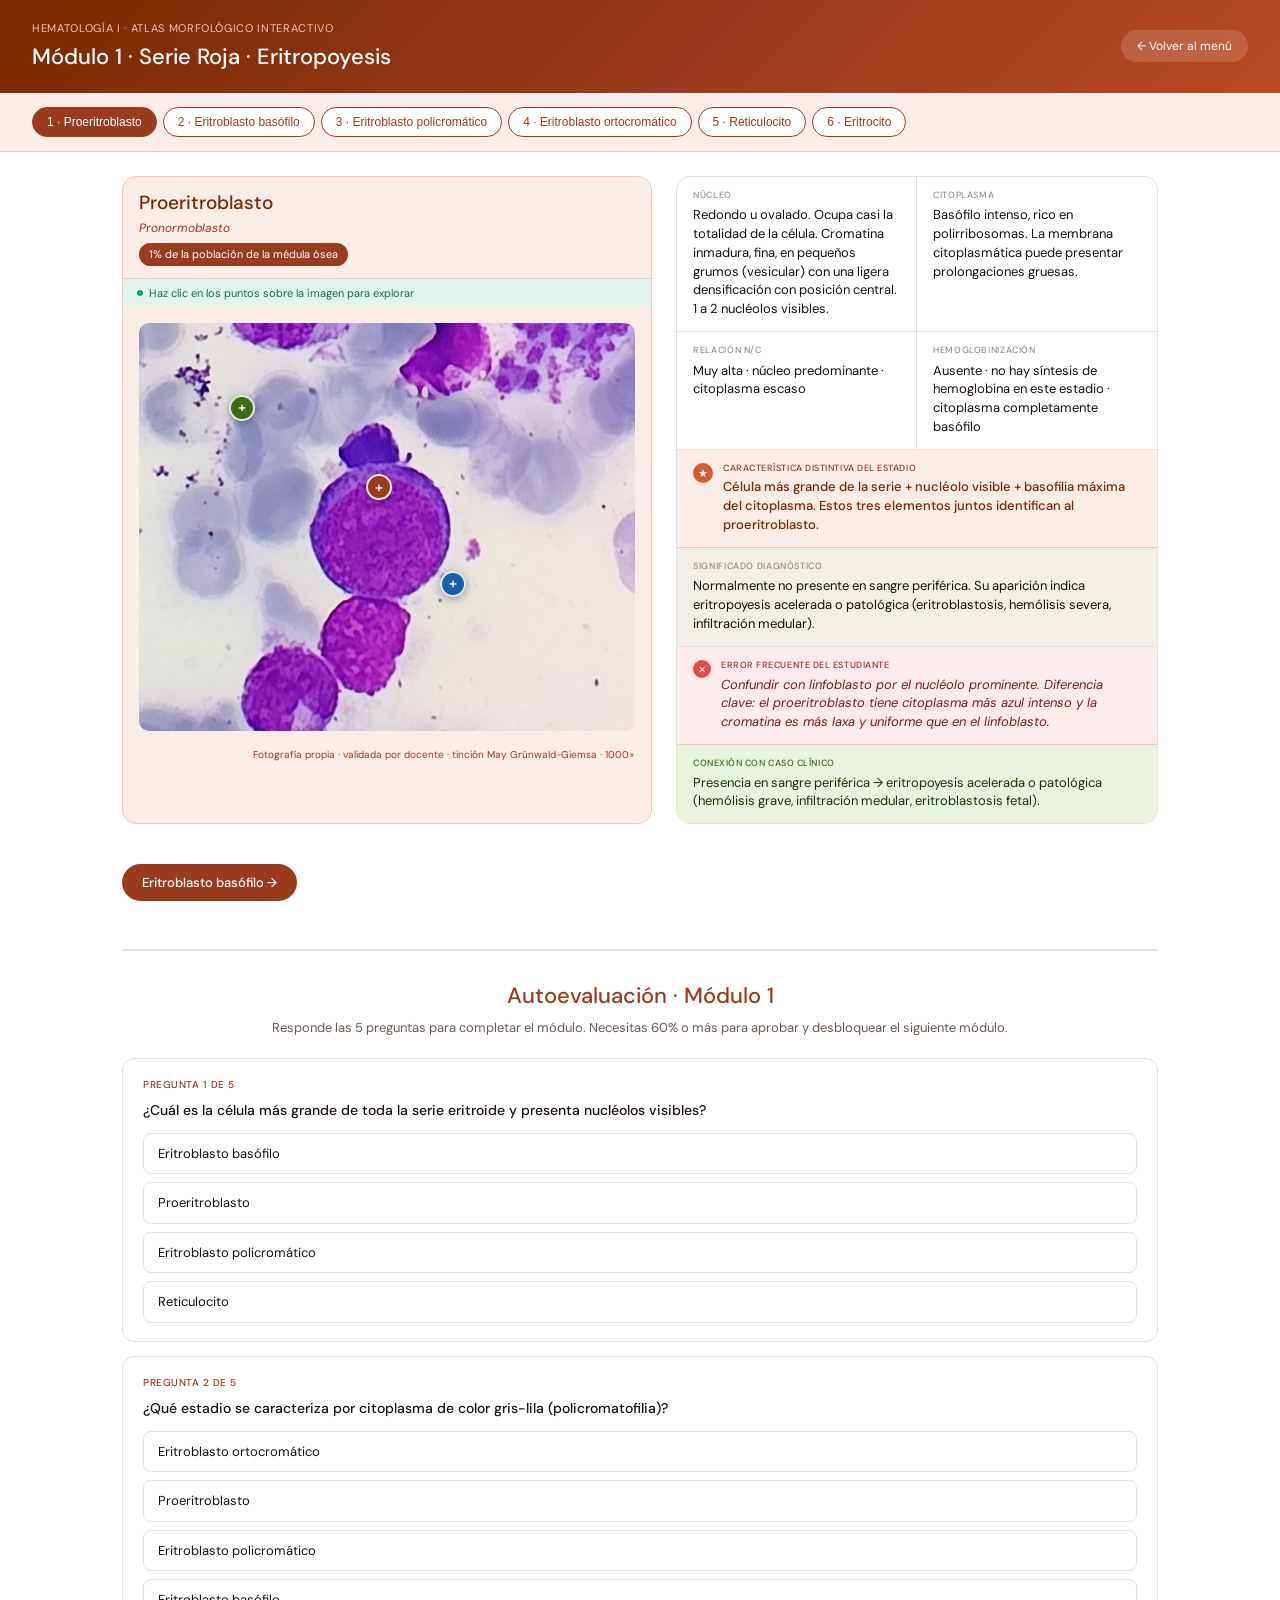
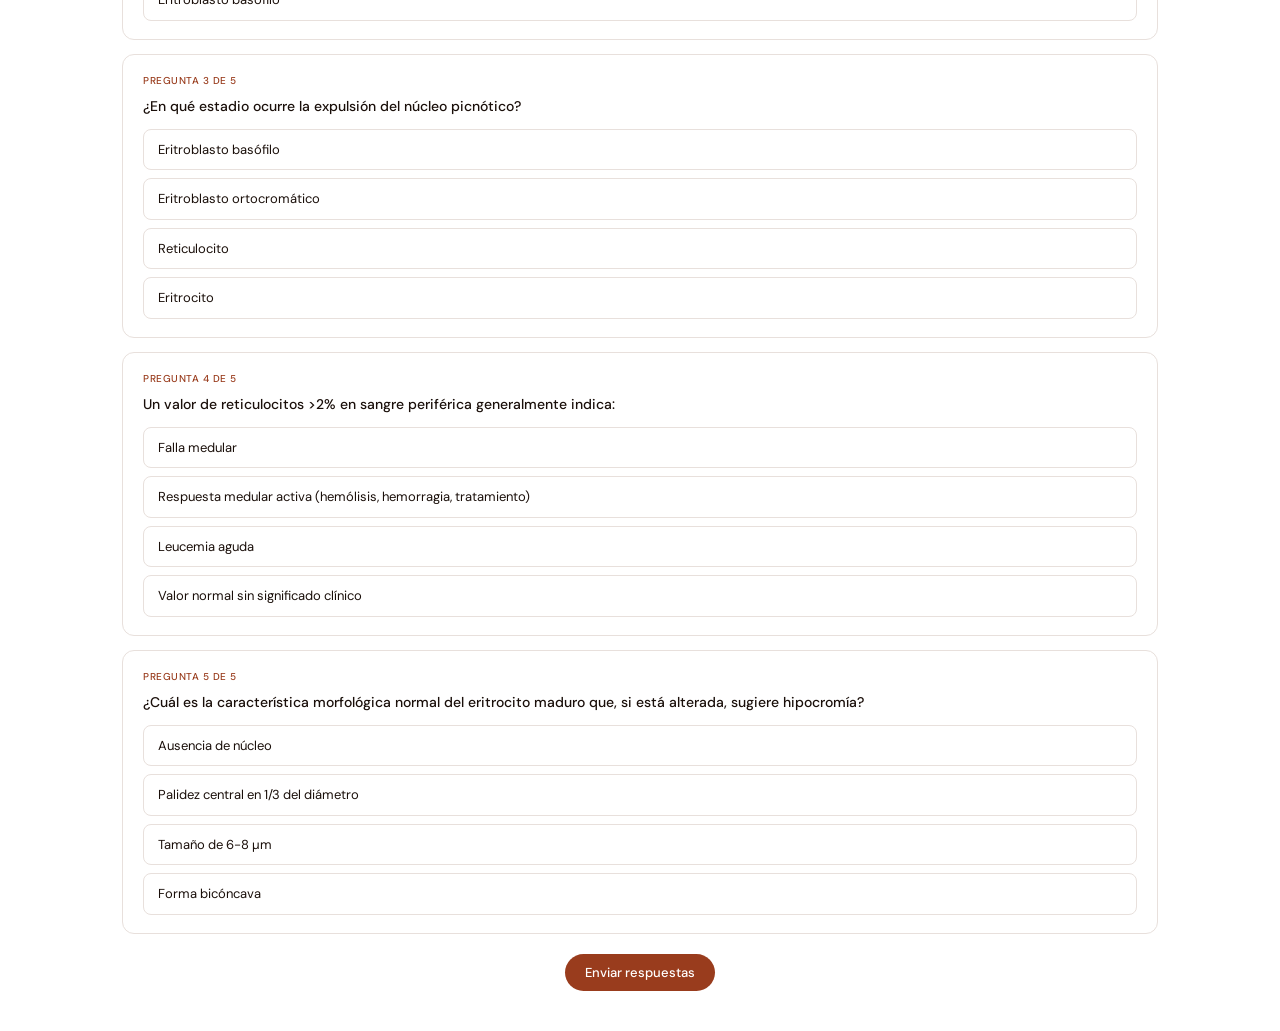
==== commit 377853cd: "Update modulo1.html" ====
--- a/modulos/modulo1.html
+++ b/modulos/modulo1.html
@@ -6,6 +6,8 @@
 <title>Módulo 1 · Serie Roja · Atlas Hematología</title>
 <link href="https://fonts.googleapis.com/css2?family=DM+Sans:ital,wght@0,300;0,400;0,500;0,600;1,400&display=swap" rel="stylesheet">
 <link rel="stylesheet" href="../css/estilos.css">
+<script src="../js/progreso.js"></script>
+<script src="../js/estadisticas.js"></script>
 <style>
   body { background: #fff; }
 
@@ -204,8 +206,6 @@
     </div>
   </div>
 
-<script src="../js/progreso.js"></script>
-<script src="../js/estadisticas.js"></script>
 <script>
 const MODULO_ID = 'mod1';
 
@@ -213,7 +213,7 @@
   {
     id: 'proeritroblasto', num: 1, nombre: 'Proeritroblasto', sinonimo: 'Pronormoblasto',
     badge: '1% de la población de la médula ósea',
-    foto: 'fichas/modulo1/proeritroblasto.jpg',
+    foto: '../fichas/modulo1/proeritroblasto.jpg',
     nucleo: 'Redondo u ovalado. Ocupa casi la totalidad de la célula. Cromatina inmadura, fina, en pequeños grumos (vesicular) con una ligera densificación con posición central. 1 a 2 nucléolos visibles.',
     citoplasma: 'Basófilo intenso, rico en polirribosomas. La membrana citoplasmática puede presentar prolongaciones gruesas.',
     nc: 'Muy alta · núcleo predominante · citoplasma escaso',
@@ -229,7 +229,7 @@
   {
     id: 'eritroblasto_basofilo', num: 2, nombre: 'Eritroblasto basófilo', sinonimo: 'Normoblasto basófilo',
     badge: '1 - 4% de la población de la médula ósea',
-    foto: 'fichas/modulo1/eritroblasto_basofilo.jpg',
+    foto: '../fichas/modulo1/eritroblasto_basofilo.jpg',
     nucleo: 'Redondo y central. Cromatina más condensada, más densa y oscura. Ocupa 3/4 partes del área celular. No tiene nucléolos, desaparecen o se hacen invisibles por el alto contenido de RNA.',
     citoplasma: 'Muy basófilo, más abundante, deja un halo perinuclear (Aparato de Golgi).',
     nc: 'Alta. Núcleo aún dominante pero citoplasma ligeramente más visible que en proeritroblasto.',
@@ -245,7 +245,7 @@
   {
     id: 'eritroblasto_policromatico', num: 3, nombre: 'Eritroblasto policromático', sinonimo: 'Normoblasto policromático',
     badge: '75% de la población de células rojas nucleadas en médula ósea',
-    foto: 'fichas/modulo1/eritroblasto_policromatico.jpg',
+    foto: '../fichas/modulo1/eritroblasto_policromatico.jpg',
     nucleo: 'Redondo, más pequeño. Cromatina bien condensada, patrón en bloques densos. Nucléolo ausente. El núcleo suele ser excéntrico y ocupa menos de la mitad del área celular.',
     citoplasma: 'Moderado. Color gris-rosado o lila (policromatofilia). Mezcla de basofilia residual + hemoglobina en síntesis.',
     nc: 'Media. Equilibrio entre núcleo y citoplasma. Punto de transición visible.',
@@ -261,7 +261,7 @@
   {
     id: 'eritroblasto_ortocromatico', num: 4, nombre: 'Eritroblasto ortocromático', sinonimo: 'Normoblasto ortocromático',
     badge: '18% de la población de células rojas nucleadas en médula ósea',
-    foto: 'fichas/modulo1/eritroblasto_ortocromatico.jpg',
+    foto: '../fichas/modulo1/eritroblasto_ortocromatico.jpg',
     nucleo: 'Picnótico. Muy pequeño, denso, redondeado, sin estructura interna visible. A punto de ser expulsado.',
     citoplasma: 'Abundante. Rosado-anaranjado (casi igual al eritrocito maduro). Hemoglobinización casi completa.',
     nc: 'Muy baja. Citoplasma predomina ampliamente. Núcleo picnótico es un punto oscuro pequeño.',
@@ -277,7 +277,7 @@
   {
     id: 'reticulocito', num: 5, nombre: 'Reticulocito', sinonimo: 'Eritrocito policromatófilo / Reticulocito circulante',
     badge: '18% de la población de células rojas nucleadas en médula ósea',
-    foto: 'fichas/modulo1/reticulocito.jpg',
+    foto: '../fichas/modulo1/reticulocito.jpg',
     nucleo: 'Ausente. El núcleo fue expulsado en la médula. Sin estructura nuclear.',
     citoplasma: 'Rosado con leve tinte azulado (policromatofilia residual). Con tinción supravital (azul brillante de cresilo) muestra red de RNA ribosómico.',
     nc: 'No aplica. Sin núcleo. Célula anucleada.',
@@ -294,7 +294,7 @@
   {
     id: 'eritrocito', num: 6, nombre: 'Eritrocito', sinonimo: 'Hematíe / Glóbulo rojo maduro',
     badge: 'Célula más abundante de la sangre',
-    foto: 'fichas/modulo1/eritrocito.jpg',
+    foto: '../fichas/modulo1/eritrocito.jpg',
     nucleo: 'Ausente. Célula anucleada completamente diferenciada.',
     citoplasma: 'Rosa-anaranjado uniforme. Palidez central en 1/3 del diámetro (área de palidez central normal). Sin orgánulos.',
     nc: 'No aplica. Anucleado. Área de palidez central es característica morfológica normal.',
